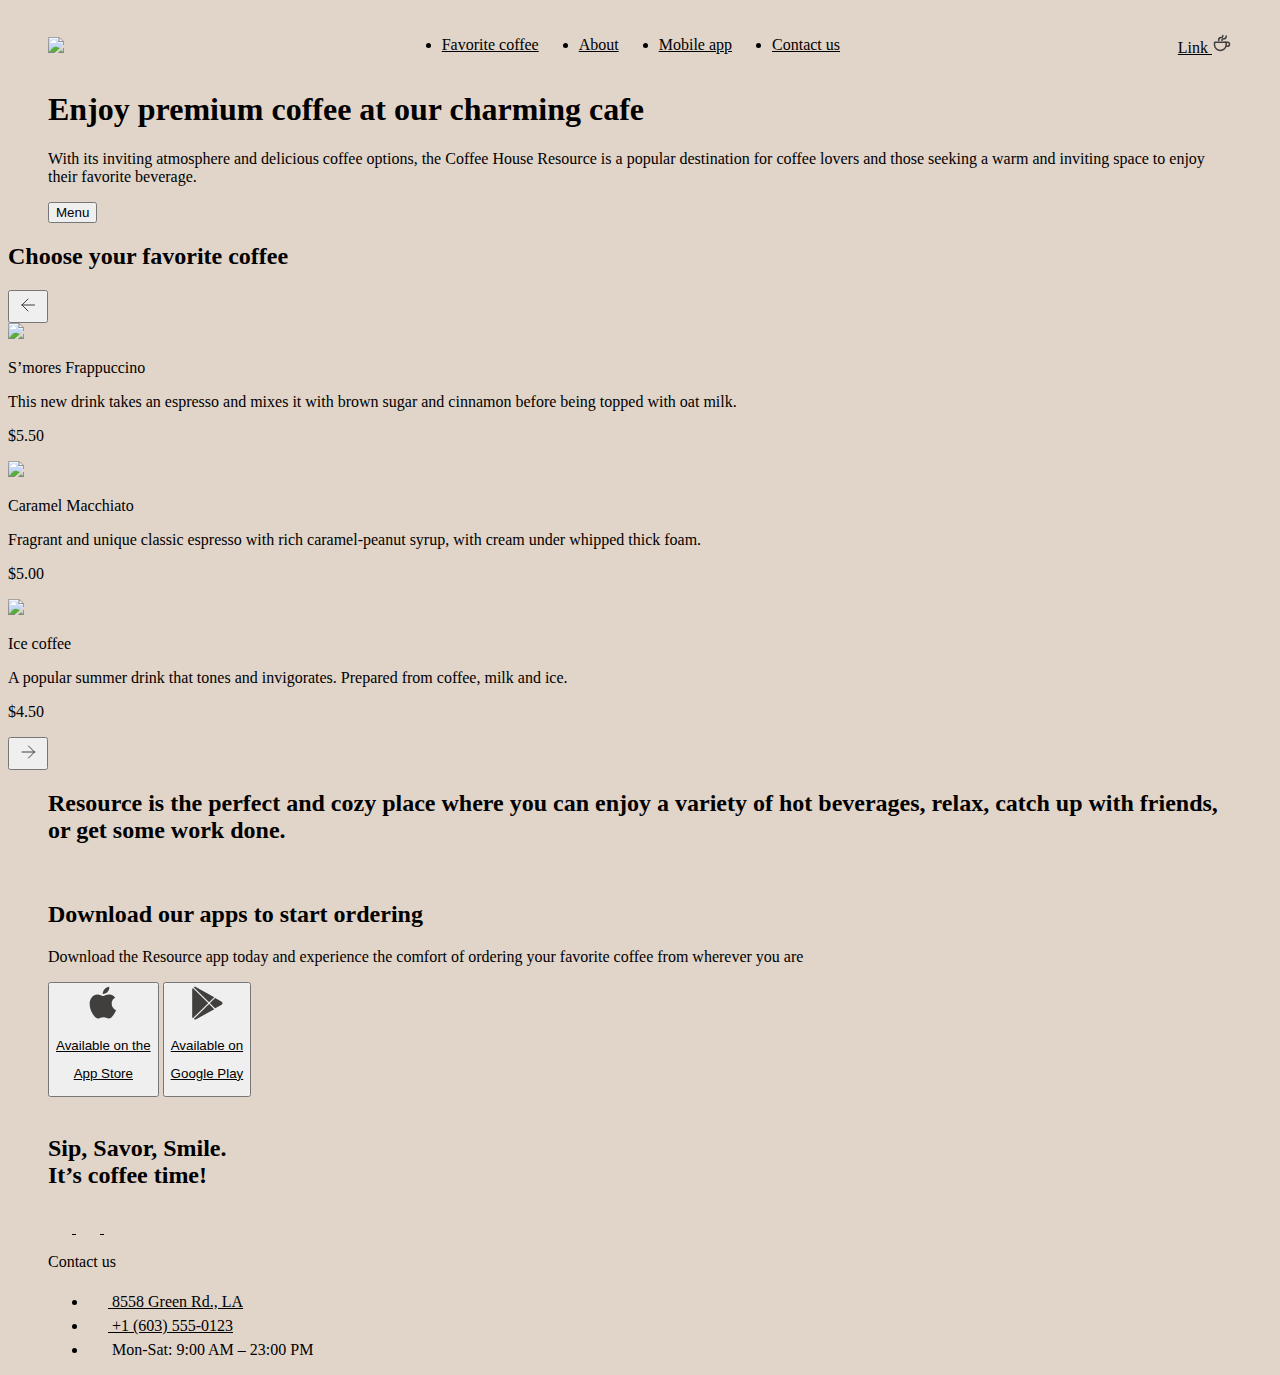
==== index.html @ a7b06e26 "add html" ====
<!DOCTYPE html>
<html lang="en">
<head>
    <meta charset="UTF-8">
    <meta name="viewport" content="width=device-width, initial-scale=1.0">
    <title>CoffeeHouse</title>
    <link rel="stylesheet" href="./src/style/style.css">
    <link rel="stylesheet" href="./style/reset.css">
    <link rel="stylesheet" href="./style/section1.css">
    <link rel="stylesheet" href="./style/section2.css">
    <link rel="stylesheet" href="./style/ssection3.css">
    <link rel="stylesheet" href="./style/section4.css">
    <link rel="stylesheet" href="./style/section5.css">
</head>
<body>
    <header class="header">
        <img class="header__logo" src="./image/logo.png">
        <nav class="header__navigation">
            <ul class="header__menu">
                <li class="header__menu-item">
                   <a href="#FavoriteCoffee">Favorite coffee</a>
                </li>
                <li class="header__menu-item">
                    <a href="#About">About</a>
                </li>
                <li class="header__menu-item">
                    <a href="#MobileApp">Mobile app</a>
                </li>
                <li class="header__menu-item">
                    <a href="ContactUs">Contact us</a>
                </li>
            </ul>
        </nav>
        <a href="" class="">Link 
            <svg xmlns="http://www.w3.org/2000/svg" width="20" height="20" viewBox="0 0 20 20" fill="none">
                <path d="M14.167 9.76667V11.6667C14.167 14.8883 11.5553 17.5 8.33366 17.5C5.112 17.5 2.50033 14.8883 2.50033 11.6667V9.76667C2.50033 9.4353 2.76896 9.16667 3.10033 9.16667H13.567C13.8984 9.16667 14.167 9.4353 14.167 9.76667Z" stroke="#403F3D" stroke-width="1.5" stroke-linecap="round" stroke-linejoin="round"/>
                <path d="M10.0003 7.50008C10.0003 6.66675 10.5956 5.83341 11.786 5.83341V5.83341C13.101 5.83341 14.167 4.76743 14.167 3.45246V2.91675" stroke="#403F3D" stroke-width="1.5" stroke-linecap="round" stroke-linejoin="round"/>
                <path d="M6.66634 7.5V7.08333C6.66634 5.70262 7.78563 4.58333 9.16634 4.58333V4.58333C10.0868 4.58333 10.833 3.83714 10.833 2.91667V2.5" stroke="#403F3D" stroke-width="1.5" stroke-linecap="round" stroke-linejoin="round"/>
                <path d="M13.333 9.16675H15.4163C16.5669 9.16675 17.4997 10.0995 17.4997 11.2501C17.4997 12.4007 16.5669 13.3334 15.4163 13.3334H14.1663" stroke="#403F3D" stroke-width="1.5" stroke-linecap="round" stroke-linejoin="round"/>
            </svg>
        </a>
    </header>
    <main class="main">
        <section class="hero wrapper">
            <div class="hero__block">
                <h1 class="hero__title"><span class="hero__span">Enjoy</span> premium coffee at our charming cafe</h1>
                <p class="hero__text">With its inviting atmosphere and delicious coffee options, the 
                    Coffee House Resource is a popular destination for coffee lovers and those seeking a warm and 
                    inviting space to enjoy their favorite beverage.</p>
                <button class="hero__buttom">Menu</button>
            </div>
        </section>
        <section class="FavoritaCoffee" id="FavoriteCoffee">
            <h2 class="FavoritaCoffee__title">Choose your <span class="FavoritaCoffee__span">favorite</span> coffee</h2>
            <div class="slider">
                <button class="slider__button-left">
                    <svg xmlns="http://www.w3.org/2000/svg" width="24" height="24" viewBox="0 0 24 24" fill="none">
                        <path d="M18.5 12H6M6 12L12 6M6 12L12 18" stroke="#403F3D" stroke-linecap="round" stroke-linejoin="round"/>
                        </svg>
                </button>
                <div class="slider__block">
                    <div class="slider__row">
                        <div class="slider__content">
                            <img src="./image/coffee-slider-1.png">
                            <div class="slider__description">
                                <p class="slider__description-name">S’mores Frappuccino</p>
                                <p class="slider__description-contet">This new drink takes an espresso and mixes it with brown sugar and cinnamon before being topped with oat milk.</p>
                                <p class="slider__description-price">$5.50</p>
                            </div>
                        </div>
                        <div class="slider__block carMacchi">
                            <img src="./image/coffee-slider-2.png">
                            <div class="slider__description">
                                <p class="slider__description-name">Caramel Macchiato</p>
                                <p class="slider__description-contet">Fragrant and unique classic espresso with rich caramel-peanut syrup, with cream under whipped thick foam.</p>
                                <p class="slider__description-price">$5.00</p>
                            </div>
                        </div>
                        <div class="slider__block iceCofee">
                            <img src="./image/coffee-slider-3.png">
                            <div class="slider__description">
                                <p class="slider__description-name">Ice coffee</p>
                                <p class="slider__description-contet">A popular summer drink that tones and invigorates. Prepared from coffee, milk and ice.</p>
                                <p class="slider__description-price">$4.50</p>
                            </div>
                        </div>
                    </div>
                </div>
                <button class="slider__button-right">
                    <svg xmlns="http://www.w3.org/2000/svg" width="24" height="24" viewBox="0 0 24 24" fill="none">
                        <path d="M6 12H18.5M18.5 12L12.5 6M18.5 12L12.5 18" stroke="#403F3D" stroke-linecap="round" stroke-linejoin="round"/>
                    </svg>
                        
                </button>
            </div>
        </section>
        <section class="about wrapper" id="About">
            <h2 class="about__title"> Resource is <span class='about__span'>the perfect and cozy place</span> where you can enjoy a variety of hot beverages, relax, catch up with friends, or get some work done.</h2>
            <div class="about__box grid__about">
                <img src="./image/box.png" class="about-4" alt="">
                <img src="./image/about-3.png" class="about-3" alt="">
                <img src="./image/about-2.png" class="about-2"  alt="">
                <img src="./image/about-1.png" class="about-1" alt="">
            </div>
        </section>
        <section class="mobilleApp wrapper" id="MobileApp">
            <div class="mobilleApp__block">
                <h2 class="mobilleApp__title"><span class="mobilleApp__titleSpan">Download</span> our apps to start ordering</h2>
                <p class="mobilleApp__text">Download the Resource app today and experience the comfort of ordering your favorite coffee from wherever you are</p>
                <div class="mobilleApp__button">
                    <button class="button_app_store">
                        <svg xmlns="http://www.w3.org/2000/svg" width="36" height="36" viewBox="0 0 36 36" fill="none">
                            <path d="M26.7073 18.6307C26.6704 14.6324 30.065 12.6872 30.2203 12.5966C28.2977 9.86366 25.3178 9.49026 24.2707 9.46048C21.7679 9.20369 19.3403 10.9206 18.0654 10.9206C16.765 10.9206 14.8017 9.48529 12.6858 9.52747C9.96293 9.56841 7.41566 11.1055 6.0186 13.4923C3.13542 18.359 5.28572 25.5108 8.04802 29.4446C9.42981 31.3712 11.0444 33.5223 13.1578 33.4466C15.2254 33.3635 15.9978 32.1614 18.4929 32.1614C20.9651 32.1614 21.6903 33.4466 23.8457 33.3983C26.0647 33.3635 27.4618 31.463 28.7952 29.519C30.392 27.3108 31.0333 25.1362 31.0588 25.0245C31.0066 25.0071 26.7493 23.4229 26.7073 18.6307Z" fill="#403F3D"/>
                            <path d="M22.6357 6.87268C23.7477 5.51675 24.5086 3.67205 24.2974 1.80005C22.6879 1.86952 20.675 2.88554 19.5159 4.21169C18.4903 5.38029 17.5742 7.29571 17.8109 9.097C19.6189 9.2285 21.4753 8.20752 22.6357 6.87268Z" fill="#403F3D"/>
                        </svg>
                        <a class="button_app_store__block" href="https://www.apple.com/app-store/">
                            <p>Available on the</p>
                            <p>App Store</p>
                        </a>
                    </button>
                    <button class="button_google_play">
                        <svg xmlns="http://www.w3.org/2000/svg" width="36" height="36" viewBox="0 0 36 36" fill="none">
                            <path d="M3.7558 3.20297C3.39335 3.57289 3.18359 4.14884 3.18359 4.89471V31.4994C3.18359 32.2453 3.39335 32.8212 3.7558 33.1911L3.84525 33.2723L19.1359 18.37V18.0181L3.84525 3.11575L3.7558 3.20297Z" fill="#403F3D"/>
                            <path d="M26.0776 23.34L20.9863 18.37V18.0181L26.0837 13.0482L26.1979 13.1128L32.2345 16.4617C33.9573 17.4121 33.9573 18.976 32.2345 19.9324L26.1979 23.2753L26.0776 23.34Z" fill="#403F3D"/>
                            <path d="M25.2733 24.2007L20.0617 19.1195L4.68164 34.1166C5.25384 34.7031 6.18695 34.7737 7.24807 34.1873L25.2733 24.2007Z" fill="#403F3D"/>
                            <path d="M25.2733 12.1876L7.24807 2.20103C6.18695 1.62058 5.25384 1.69125 4.68164 2.27772L20.0617 17.2688L25.2733 12.1876Z" fill="#403F3D"/>
                            </svg>
                        <a class="button_google_play__block" href="https://play.google.com/store/games?hl=ru&gl=US&pli=1">
                            <p>Available on</p>
                            <p>Google Play</p>
                        </a>
                    </button>
                </div>
            </div>
            <img src="./image/mobile-screens.png" alt="">

        </section>
    </main>
    <footer>
        <section class="contactsBlock wrapper" id="ContactUs">
            <div  class="contacts__offer">
                <h2 class="contacts__title">Sip, Savor, Smile. <br><span class="contacts__titleSpan">It’s coffee time!</span></h2>
                <div class="contacts__socials">
                    <a class="button-icon-light" href="https://twitter.com/i/flow/login?input_flow_data=%7B%22requested_variant%22%3A%22eyJsYW5nIjoicnUifQ%3D%3D%22%7D">
                        <svg xmlns="http://www.w3.org/2000/svg" width="24" height="24" viewBox="0 0 24 24" fill="none">
                        <path d="M23 3.01006C23 3.01006 20.9821 4.20217 19.86 4.54006C19.2577 3.84757 18.4573 3.35675 17.567 3.13398C16.6767 2.91122 15.7395 2.96725 14.8821 3.29451C14.0247 3.62177 13.2884 4.20446 12.773 4.96377C12.2575 5.72309 11.9877 6.62239 12 7.54006V8.54006C10.2426 8.58562 8.50127 8.19587 6.93101 7.4055C5.36074 6.61513 4.01032 5.44869 3 4.01006C3 4.01006 -1 13.0101 8 17.0101C5.94053 18.408 3.48716 19.109 1 19.0101C10 24.0101 21 19.0101 21 7.51006C20.9991 7.23151 20.9723 6.95365 20.92 6.68006C21.9406 5.67355 23 3.01006 23 3.01006Z" stroke="#E1D4C9" stroke-linecap="round" stroke-linejoin="round"/>
                        </svg>
                    </a>
                    <a class="button-icon-light" href="https://www.instagram.com/">
                        <svg xmlns="http://www.w3.org/2000/svg" width="24" height="24" viewBox="0 0 24 24" fill="none">
                            <path d="M12 16C14.2091 16 16 14.2091 16 12C16 9.79086 14.2091 8 12 8C9.79086 8 8 9.79086 8 12C8 14.2091 9.79086 16 12 16Z" stroke="#E1D4C9" stroke-linecap="round" stroke-linejoin="round"/>
                            <path d="M3 16V8C3 5.23858 5.23858 3 8 3H16C18.7614 3 21 5.23858 21 8V16C21 18.7614 18.7614 21 16 21H8C5.23858 21 3 18.7614 3 16Z" stroke="#E1D4C9"/>
                            <path d="M17.5 6.51L17.51 6.49889" stroke="#E1D4C9" stroke-linecap="round" stroke-linejoin="round"/>
                        </svg>
                    </a>
                    <a class="button-icon-light" href="https://ru-ru.facebook.com/ ">
                        <svg xmlns="http://www.w3.org/2000/svg" width="24" height="24" viewBox="0 0 24 24" fill="none">
                            <path d="M17 2H14C12.6739 2 11.4021 2.52678 10.4645 3.46447C9.52678 4.40215 9 5.67392 9 7V10H6V14H9V22H13V14H16L17 10H13V7C13 6.73478 13.1054 6.48043 13.2929 6.29289C13.4804 6.10536 13.7348 6 14 6H17V2Z" stroke="#E1D4C9" stroke-linecap="round" stroke-linejoin="round"/>
                        </svg>
                    </a>
                </div>
            </div>
            <div class="contacts-info ">
                <p >Contact us</p>
                <div class="contacts">
                    <ul>
                        <li class="contacts__items">
                            <a href="#">
                                <svg xmlns="http://www.w3.org/2000/svg" width="20" height="20" viewBox="0 0 20 20" fill="none">
                                    <path d="M16.6663 8.33329C16.6663 12.0152 9.99967 18.3333 9.99967 18.3333C9.99967 18.3333 3.33301 12.0152 3.33301 8.33329C3.33301 4.65139 6.31778 1.66663 9.99967 1.66663C13.6816 1.66663 16.6663 4.65139 16.6663 8.33329Z" stroke="#E1D4C9" stroke-width="1.5"/>
                                    <path d="M10.0003 9.16667C10.4606 9.16667 10.8337 8.79357 10.8337 8.33333C10.8337 7.8731 10.4606 7.5 10.0003 7.5C9.54009 7.5 9.16699 7.8731 9.16699 8.33333C9.16699 8.79357 9.54009 9.16667 10.0003 9.16667Z" fill="#E1D4C9" stroke="#E1D4C9" stroke-width="1.5" stroke-linecap="round" stroke-linejoin="round"/>
                                </svg>
                                8558 Green Rd.,  LA</a>
                        </li>
                        <li class="contacts__items">
                            <a href="tel:+16035550123">
                                <svg xmlns="http://www.w3.org/2000/svg" width="20" height="20" viewBox="0 0 20 20" fill="none">
                                    <path d="M15.0984 12.2516L11.6665 12.9166C9.34845 11.7531 7.91654 10.4166 7.08321 8.33329L7.72483 4.89154L6.51197 1.66663L3.72946 1.66663C2.60191 1.66663 1.71466 2.59958 1.90108 3.71161C2.29888 6.08454 3.37231 10.0391 6.24987 12.9166C9.27338 15.9401 13.5661 17.3318 16.1378 17.9288C17.299 18.1983 18.3332 17.2908 18.3332 16.0988L18.3332 13.4843L15.0984 12.2516Z" stroke="#E1D4C9" stroke-width="1.5" stroke-linecap="round" stroke-linejoin="round"/>
                                </svg>
                                +1 (603) 555-0123</a>
                        </li>
                        <li class="contacts__items">
                            <svg xmlns="http://www.w3.org/2000/svg" width="20" height="20" viewBox="0 0 20 20" fill="none">
                                <g clip-path="url(#clip0_217_1736)">
                                <path d="M10 5L10 10L15 10" stroke="#E1D4C9" stroke-width="1.5" stroke-linecap="round" stroke-linejoin="round"/>
                                <path d="M10.0003 18.3333C14.6027 18.3333 18.3337 14.6023 18.3337 9.99996C18.3337 5.39759 14.6027 1.66663 10.0003 1.66663C5.39795 1.66663 1.66699 5.39759 1.66699 9.99996C1.66699 14.6023 5.39795 18.3333 10.0003 18.3333Z" stroke="#E1D4C9" stroke-width="1.5" stroke-linecap="round" stroke-linejoin="round"/>
                                </g>
                                <defs>
                                <clipPath id="clip0_217_1736">
                                <rect width="20" height="20" fill="white"/>
                                </clipPath>
                                </defs>
                            </svg>
                            Mon-Sat: 9:00 AM – 23:00 PM
                        </li>
                    </ul>
                </div>
            </div>
            
        </section>
    </footer>

</body>
</html>
---- src/style/style.css ----
*{
    max-width: 1440px;
    cursor: pointer;
    color: #000;
}
a:hover{
    
}
body{
    background-color: #E1D4C9;
}
.wrapper{
    margin-left: 40px;
    margin-right: 40px;
}


.header{
display: flex;
justify-content: space-between;
align-items: center;
margin: 20px 40px;
background-color: #E1D4C9;
}
.header__logo{


}
.header__navigation{

}
.header__menu{
    display: flex;
    align-items: center;
    gap: 40px;

}
.header__menu-item{

}
.header__menu-item:hover{
    text-decoration: underline;
}
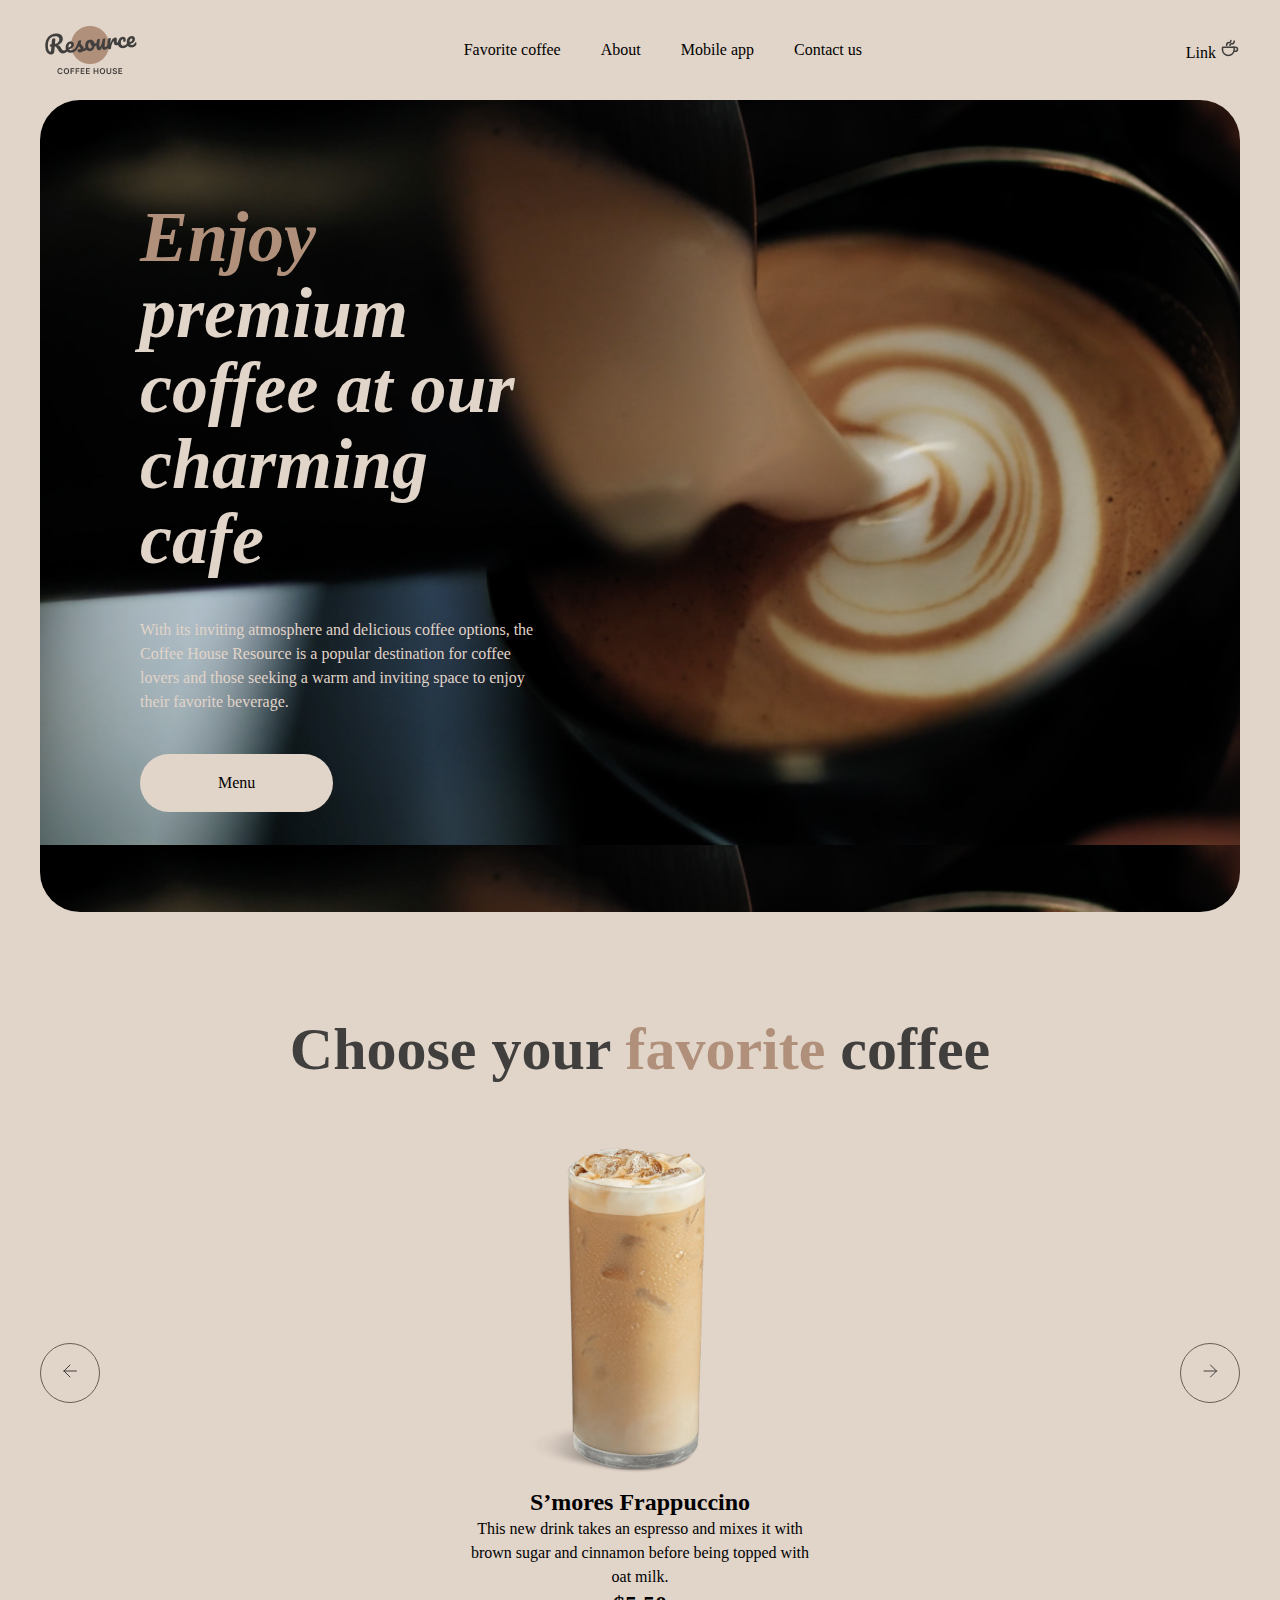
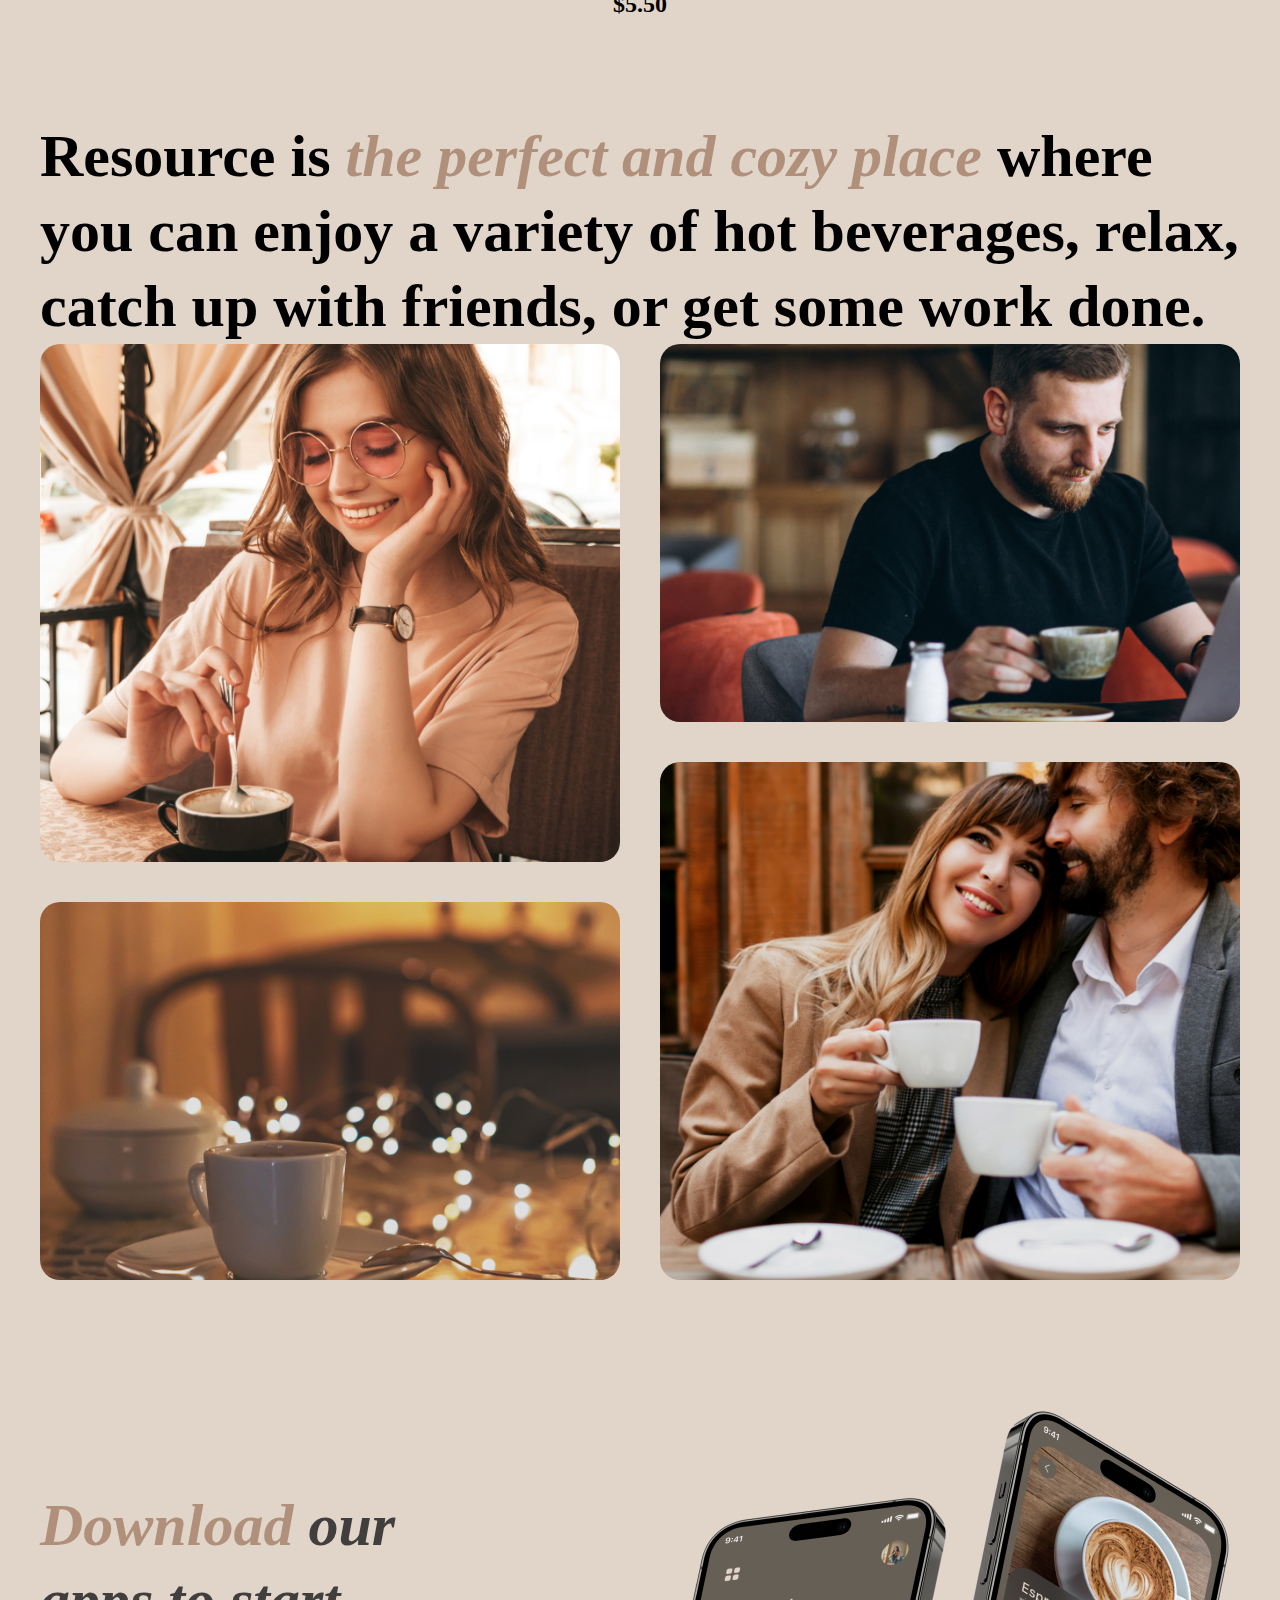
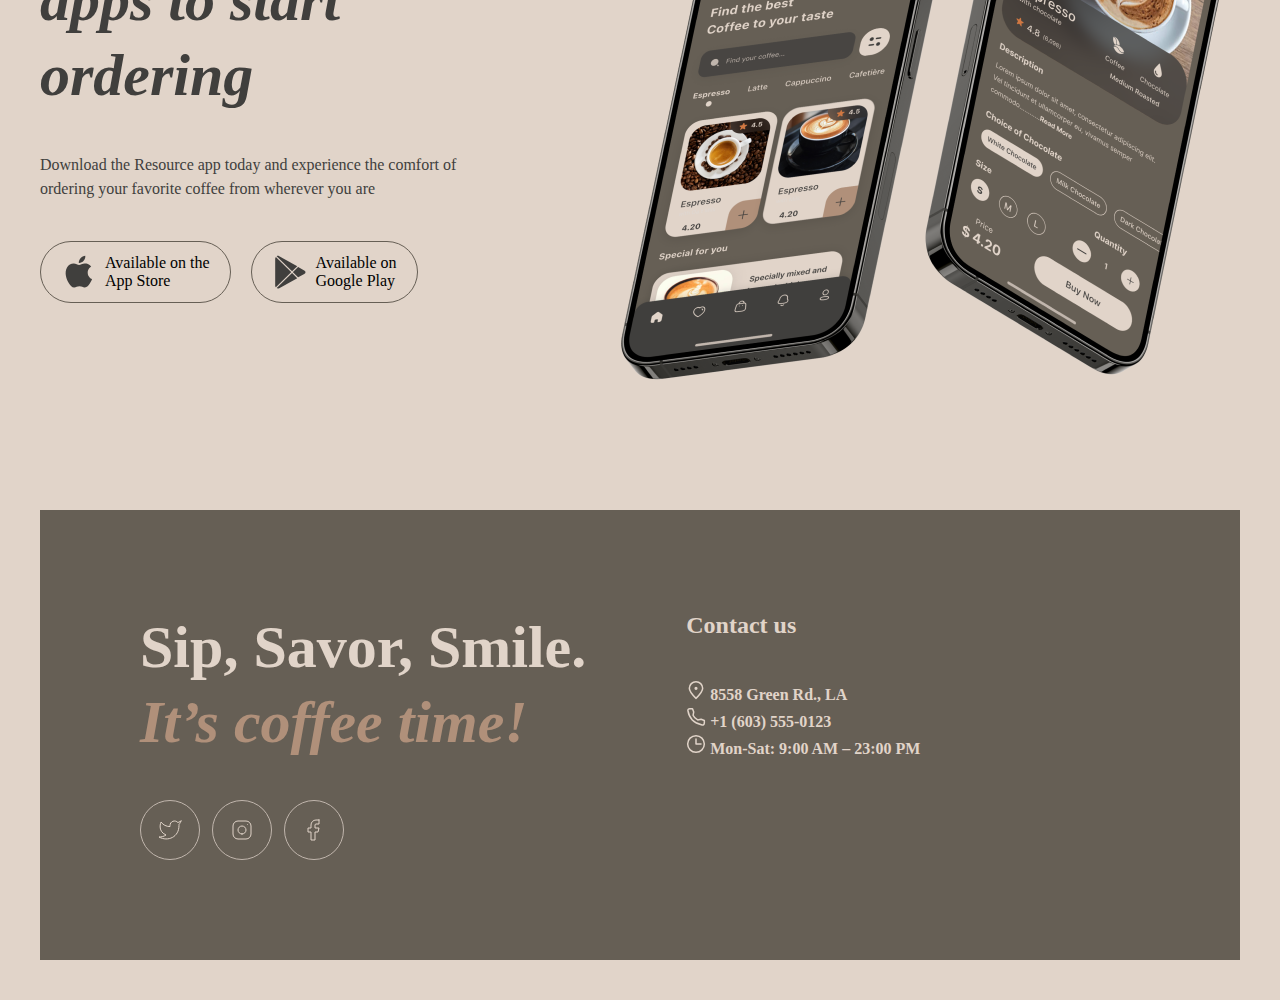
==== commit d3e473ef: "add img html" ====
--- a/index.html
+++ b/index.html
@@ -5,16 +5,16 @@
     <meta name="viewport" content="width=device-width, initial-scale=1.0">
     <title>CoffeeHouse</title>
     <link rel="stylesheet" href="./src/style/style.css">
-    <link rel="stylesheet" href="./style/reset.css">
-    <link rel="stylesheet" href="./style/section1.css">
-    <link rel="stylesheet" href="./style/section2.css">
-    <link rel="stylesheet" href="./style/ssection3.css">
-    <link rel="stylesheet" href="./style/section4.css">
-    <link rel="stylesheet" href="./style/section5.css">
+    <link rel="stylesheet" href="./src/style/reset.css">
+    <link rel="stylesheet" href="./src/style/section1.css">
+    <link rel="stylesheet" href="./src/style/section2.css">
+    <link rel="stylesheet" href="./src/style/ssection3.css">
+    <link rel="stylesheet" href="./src/style/section4.css">
+    <link rel="stylesheet" href="./src/style/section5.css">
 </head>
 <body>
     <header class="header">
-        <img class="header__logo" src="./image/logo.png">
+        <img class="header__logo" src="./src/image/logo.png">
         <nav class="header__navigation">
             <ul class="header__menu">
                 <li class="header__menu-item">
@@ -61,7 +61,7 @@
                 <div class="slider__block">
                     <div class="slider__row">
                         <div class="slider__content">
-                            <img src="./image/coffee-slider-1.png">
+                            <img src="./src/image/coffee-slider-1.png">
                             <div class="slider__description">
                                 <p class="slider__description-name">S’mores Frappuccino</p>
                                 <p class="slider__description-contet">This new drink takes an espresso and mixes it with brown sugar and cinnamon before being topped with oat milk.</p>
@@ -69,7 +69,7 @@
                             </div>
                         </div>
                         <div class="slider__block carMacchi">
-                            <img src="./image/coffee-slider-2.png">
+                            <img src="./src/image/coffee-slider-2.png">
                             <div class="slider__description">
                                 <p class="slider__description-name">Caramel Macchiato</p>
                                 <p class="slider__description-contet">Fragrant and unique classic espresso with rich caramel-peanut syrup, with cream under whipped thick foam.</p>
@@ -77,7 +77,7 @@
                             </div>
                         </div>
                         <div class="slider__block iceCofee">
-                            <img src="./image/coffee-slider-3.png">
+                            <img src="./src/image/coffee-slider-3.png">
                             <div class="slider__description">
                                 <p class="slider__description-name">Ice coffee</p>
                                 <p class="slider__description-contet">A popular summer drink that tones and invigorates. Prepared from coffee, milk and ice.</p>
@@ -97,10 +97,10 @@
         <section class="about wrapper" id="About">
             <h2 class="about__title"> Resource is <span class='about__span'>the perfect and cozy place</span> where you can enjoy a variety of hot beverages, relax, catch up with friends, or get some work done.</h2>
             <div class="about__box grid__about">
-                <img src="./image/box.png" class="about-4" alt="">
-                <img src="./image/about-3.png" class="about-3" alt="">
-                <img src="./image/about-2.png" class="about-2"  alt="">
-                <img src="./image/about-1.png" class="about-1" alt="">
+                <img src="./src/image/box.png" class="about-4" alt="">
+                <img src="./src/image/about-3.png" class="about-3" alt="">
+                <img src="./src/image/about-2.png" class="about-2"  alt="">
+                <img src="./src/image/about-1.png" class="about-1" alt="">
             </div>
         </section>
         <section class="mobilleApp wrapper" id="MobileApp">
@@ -132,7 +132,7 @@
                     </button>
                 </div>
             </div>
-            <img src="./image/mobile-screens.png" alt="">
+            <img src="./src/image/mobile-screens.png" alt="">
 
         </section>
     </main>
--- a/src/style/section1.css
+++ b/src/style/section1.css
@@ -0,0 +1,37 @@
+.hero{
+background-image: url(../image/section1.jpg);
+border-radius: 40px;
+padding: 100px;
+background-color: #E1D4C9;
+}
+.hero__block{
+width: 40%;
+display: flex;
+flex-direction: column;
+gap: 40px;
+}
+.hero__title{
+    font-family: Inter;
+    font-size: 72px;
+    font-style: italic;
+    font-weight: 600;
+    line-height: 105%;
+    color:#E1D4C9;
+}
+.hero__span{
+    color: #B0907A;
+}
+.hero__text{
+    color:#E1D4C9;
+    font-family: Inter;
+    font-size: 16px;
+    font-style: normal;
+    font-weight: 400;
+    line-height: 150%; /* 24px */
+}
+.hero__buttom{
+    border-radius: 100px;
+    background:#E1D4C9;
+    width: fit-content;
+    padding: 20px 78px;
+}--- a/src/style/section2.css
+++ b/src/style/section2.css
@@ -0,0 +1,70 @@
+.FavoritaCoffee{
+    margin: 100px 40px;
+    display: flex;
+    flex-direction: column;
+    gap: 40px;
+}
+.FavoritaCoffee__title{
+    font-family: Inter;
+    font-size: 60px;
+    font-style: normal;
+    font-weight: 600;
+    line-height: 125%; /* 75px */
+    color: #403F3D;
+    margin: 0 auto;
+}
+.FavoritaCoffee__span{
+    color: #B0907A;
+}
+.slider{
+    display: flex;
+    justify-content: space-between;
+    align-items: center;
+}
+.carMacchi,.iceCofee{
+    display: none;
+}
+.slider__button-left,.slider__button-right{
+    width: 60px;
+    height: 60px;
+    justify-content: center;
+    align-items: center;
+    border-radius: 50%;
+    border: 1px solid #665F55;
+}
+.slider__block{
+    width: 30%;
+
+}
+.slider__row{
+
+}
+.slider__content{
+  
+}
+.slider__description{
+display: flex;
+flex-direction: column;
+align-items: center;
+}
+.slider__description-name{
+    font-family: Inter;
+    font-size: 24px;
+    font-style: normal;
+    font-weight: 600;
+    line-height: 125%; /* 30px */ 
+}
+.slider__description-contet{
+    font-family: Inter;
+    font-size: 16px;
+    font-style: normal;
+    font-weight: 400;
+    line-height: 150%; /* 24px */
+    text-align: center;
+}
+.slider__description-price{
+    font-family: Inter;
+    font-size: 24px;
+    font-style: normal;
+    font-weight: 600;line-height: 125%; /* 30px */
+}--- a/src/style/ssection3.css
+++ b/src/style/ssection3.css
@@ -0,0 +1,45 @@
+.about{
+
+}
+.about__title{
+    font-family: Inter;
+    font-size: 60px;
+    font-style: normal;
+    font-weight: 600;
+    line-height: 125%; /* 75px */
+}
+.about__box{
+
+} 
+.grid__about{
+    display: grid;
+    grid-template-areas: 
+    "about-4 about-3"
+    "about-4 about-1"
+    "about-2 about-1 ";
+    gap: 40px;
+    
+}
+.about-1,.about-2,.about-3,.about-4{
+    border-radius: 20px;
+}
+.about-4{
+    grid-area: about-4;
+}
+.about-3{
+    grid-area: about-3;
+}
+.about-2{
+    grid-area:about-2;
+}
+.about-1{
+    grid-area:about-1;
+}
+.about__span{
+    color:#B0907A;
+    font-family: Inter;
+    font-size: 60px;
+    font-style: italic;
+    font-weight: 600;
+    line-height: 125%;
+}--- a/src/style/section4.css
+++ b/src/style/section4.css
@@ -0,0 +1,47 @@
+.mobilleApp{
+    display: flex;
+    gap: 100px;
+    margin-top: 100px;
+    margin-bottom:100px;
+
+}
+.mobilleApp__block{
+    display: flex;
+    flex-direction: column;
+    gap: 40px;
+    justify-content: center;
+}
+.mobilleApp__title{
+    font-family: Inter;
+font-size: 60px;
+font-style: italic;
+font-weight: 600;
+line-height: 125%; /* 75px */
+color: #403F3D;
+}
+.mobilleApp__titleSpan{
+color: #B0907A;
+}
+.mobilleApp__text{
+    color: #403F3D;
+    font-family: Inter;
+    font-size: 16px;
+    font-style: normal;
+    font-weight: 400;
+    line-height: 150%; /* 24px */
+}
+.mobilleApp__button{
+    display: flex;
+    gap: 20px;
+}
+.button_app_store,.button_google_play{
+padding: 12px 20px;
+border: 1px solid #665F55;
+border-radius: 100px;
+display: flex;
+gap: 8px;
+
+}
+.button_app_store__block,.button_google_play__block{
+    text-align: left;
+}--- a/src/style/section5.css
+++ b/src/style/section5.css
@@ -0,0 +1,68 @@
+.contactsBlock{
+    margin-bottom: 40px;
+    padding: 100px;
+    display: flex;
+    gap: 100px;
+    background-color: #665F55;
+    color: #E1D4C9;
+}
+.contacts__title{
+    color:#E1D4C9;
+    font-family: Inter;
+    font-size: 60px;
+    font-style: normal;
+    font-weight: 600;
+    line-height: 125%;
+}
+.contacts__titleSpan{
+    color: #B0907A;
+    font-family: Inter;
+    font-size: 60px;
+    font-style: italic;
+    font-weight: 600;
+    line-height: 125%;
+}
+.contacts__offer{
+    display: flex;
+    flex-direction: column;
+    gap: 40px;
+}
+.contacts__socials{
+    display: flex;
+    gap: 12px;
+}
+.button-icon-light{
+    display: flex;
+width: 60px;
+height: 60px;
+justify-content: center;
+align-items: center;
+border-radius: 100px;
+border: 1px solid #C1B6AD;
+}
+.contacts-info {
+    display: flex;
+    flex-direction: column;
+    gap: 40px;
+}
+.contacts-info p{
+    color: #E1D4C9;
+font-family: Inter;
+font-size: 24px;
+font-style: normal;
+font-weight: 600;
+line-height: 125%; /* 30px */
+}
+.contacts{
+    display: flex;
+    flex-direction: column;
+    gap: 16px;
+}
+.contacts__items,.contacts__items a{
+    color:#E1D4C9;
+    font-family: Inter;
+font-size: 16px;
+font-style: normal;
+font-weight: 600;
+line-height: 150%; /* 24px */
+}